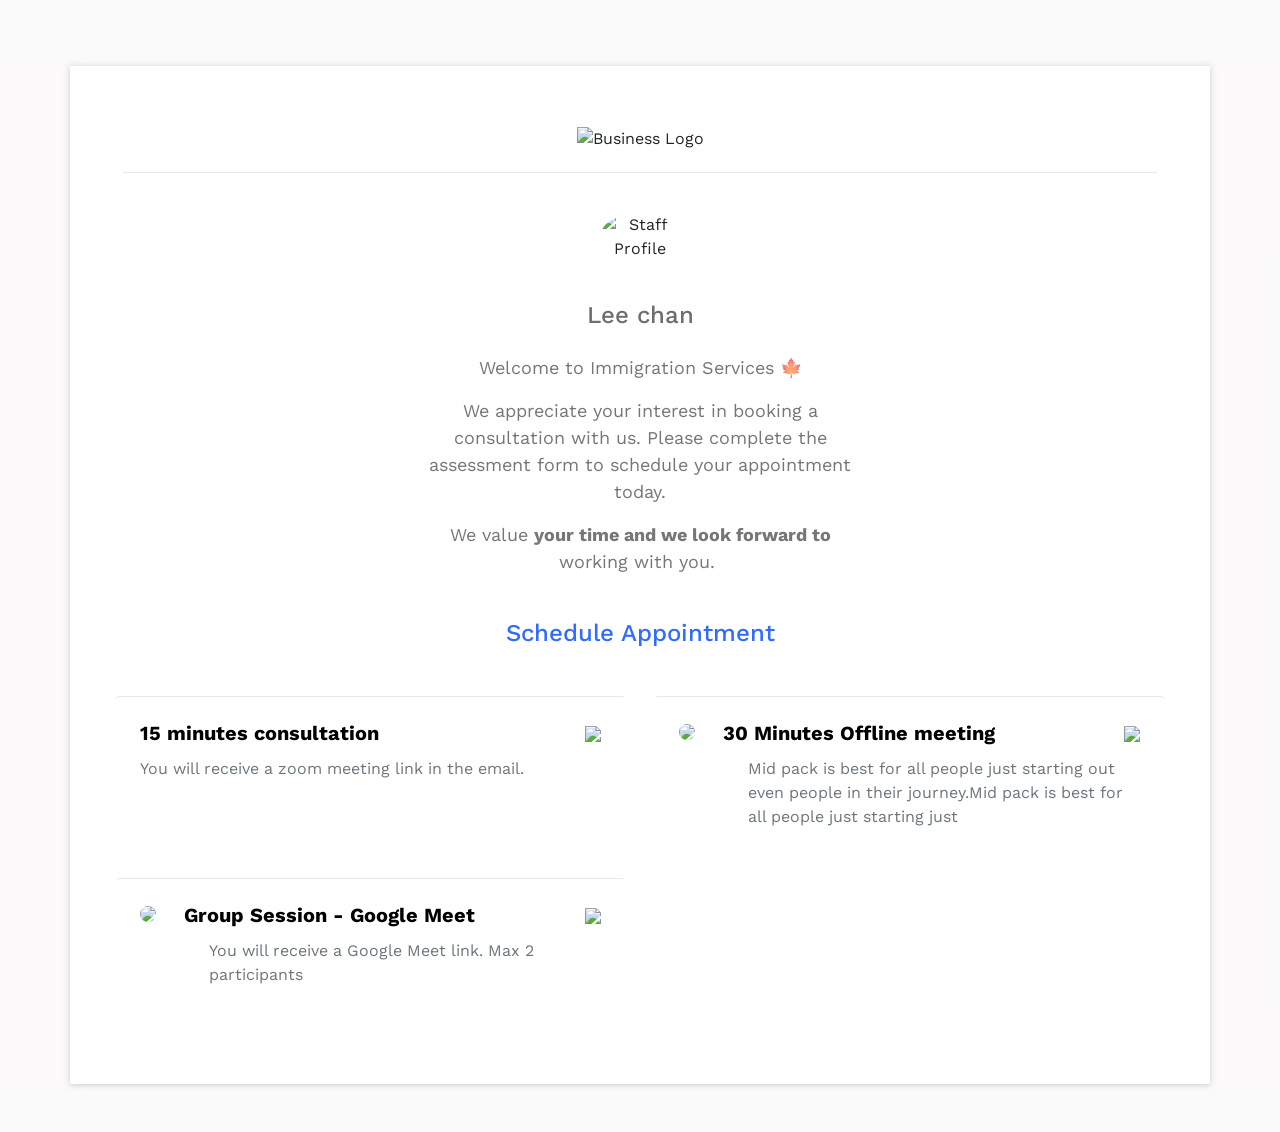
==== index.html @ 54fb14df "changed html file name to index" ====
<!-- abc -->


<!DOCTYPE html>
<html lang="en">

<head>
    <meta charset="UTF-8">
    <meta http-equiv="X-UA-Compatible" content="IE=edge">
    <meta name="viewport" content="width=device-width, initial-scale=1.0">
    <meta name="csrf-token" content="MpTyfVaV3w4hC0klUw4IJPIBdXkpbACQ18JnRjPY">


    <link rel="stylesheet" href="front_style.css">
    <link rel="icon" type="image/png" href="https://getprobooking.com/images/favicon.png" sizes="16x16" />
    <link rel="stylesheet" href='https://fonts.googleapis.com/css2?family=Work Sans:wght@300;400;500;600;700'>
    <style>
        :root {
            --brand-color: #326bff;
            --brand-font: Work Sans;
            --teamColor: #1e9b0d;
        }

        body {
            font-family: var(--brand-font) !important;
        }
    </style>





    <link href="https://fonts.googleapis.com/css2?family=Material+Icons" rel="stylesheet">
    <link rel="stylesheet" href="https://maxcdn.bootstrapcdn.com/bootstrap/4.5.2/css/bootstrap.min.css">
    <script src="https://ajax.googleapis.com/ajax/libs/jquery/3.5.1/jquery.min.js"></script>
    <script src="https://cdnjs.cloudflare.com/ajax/libs/popper.js/1.16.0/umd/popper.min.js"></script>
    <script src="https://maxcdn.bootstrapcdn.com/bootstrap/4.5.2/js/bootstrap.min.js"></script>
    <link rel="stylesheet" type="text/css" href="https://code.jquery.com/ui/1.12.1/jquery-ui.min.js">


    <script async src="https://www.googletagmanager.com/gtag/js?id=google_analytics_code"></script>



</head>

<body>
    <title>Lee chan</title>
    <meta name="csrf-token" content="w7RP3jyeV6FxgnFSZd18r1hUKyeJD6dqPgSbvuCJ">
    <meta property="og:title" content="Probooking & Martech Exclusive" />
    <meta property="og:image"
        content="https://getprobooking.com/storage/staff-profile/profile_Udit%20Arora774697763.png" />
    <style>
        /*    .disp {
        background-color: #d7cfcf;
        font-weight: 500;
        opacity: 0.7;
        border-style: solid;
        border-color: #838181;
        width: 4%;
        font-size: 1.5rem;
        border-radius: 50%;
        margin: auto;
    }*/

        @media screen and (min-width: 576px) and (max-width: 750px) {

            .container,
            .container-sm {
                max-width: 690px !important;
            }
        }

        @media screen and (min-width: 576px) {
            .row {
                padding: 0 6%;
            }
        }

        .container {
            /* border-radius: 7px !important; */
        }

        .row {
            border: none;
        }

        @media screen and (min-width: 430px) {
            .staff_desc {
                padding: 0 15%;
                /*min-width: 300px !important;*/
            }
        }

        @media screen and (min-width: 560px) {
            .staff_desc {
                padding: 0 20%;
                /*min-width: 300px !important;*/
            }
        }

        @media screen and (min-width: 990px) {
            .staff_desc {
                padding: 0 30%;
                /*min-width: 300px !important;*/
            }

            .low-margin-img {
                /* margin-bottom: 24px !important; */
            }

        }

        @media (max-width: 750px) {
            .main-page {
                margin: 0 !important;
                width: 100vw;
                padding: 0 !important;
                /* height: 100vh; */
            }

            #what-we-do {
                margin: 0 !important;
            }

            .container {
                margin: 0;
                padding: 0;
            }

        }
    </style>

    <section id="what-we-do" style="background-color:rgba(247, 244, 244, 0.438); margin-top: 5px;">
        <div class="container" style="box-shadow: 0px 0px 7px 1px #e1e2e5;background-color:white !important;">
            <div class="row pb-5 shadow-sm p-3 mb-5 bg-white rounded main-page" style="border-radius: 5px; ">
                <div class="col-lg-12 mt-3">
                    <div style="text-align:center;margin-bottom: 40px; display:flex; flex-direction: column-reverse;">
                        <img src="https://getprobooking.com/storage/staff-profile/profile_Udit%20Arora774697763.png"
                            class="m-auto" alt="Staff Profile"
                            style="width: 80px; height: auto;margin-auto; border-radius: 50%;margin-bottom: 25px; " />
                        &nbsp&nbsp&nbsp
                        <hr> <img src="https://getprobooking.com/storage/staff-logo/logo_Udit Arora2127325251.png"
                            id="business-logo" alt="Business Logo"
                            style="max-height: 80px; width: auto;max-width:260px; margin: auto; margin-bottom:5px;margin-top:5px;  max-width: 100%;" />
                        <br>

                    </div>
                    <!-- <hr> -->
                    <h4 class="team-header text-center" style="color: rgba(14, 14, 14, 0.6);">Lee chan</h4>
                    <p class="d-flex mt-sm-2" style="justify-content: center; align-items: center; text-align: center;">
                    </p>
                    <div class="staff_desc"
                        style="text-align: center;font-size: 18px !important; color: rgba(26, 26, 26, 0.6);">
                        <p>Welcome to Immigration Services 🍁</p>
                        <p>We appreciate your interest in booking a consultation with us. Please complete the assessment
                            form to schedule your appointment today.</p>
                        <p>We value <strong>your time and we look forward to</strong> working with you.&nbsp;</p>
                    </div>
                </div>
                <div class="col-lg-12 d-block mt-sm-1"> <br>
                    <h2 class="text-center text-muted  mb-sm-4 "
                        style="color: var(--brand-color) !important;font-family: var(--brand-font) !important; font-size: 1.5rem;">
                        Schedule Appointment</h2>
                    <br>
                    <div class="card-container">
                        <div class="col-sm-6 col-12 card-base">
                            <a href="https://getprobooking.com/uditarora1997/15-minutes-consultation" title="Read more"
                                name="" class="read-more">
                                <div class="card">
                                    <div class="p-3 m-2">
                                        <img style="
                                                    max-height: 17px;
                                                    max-width: 17px;
                                                    float: right;
                                                    margin-top: 5px;!important;"
                                            src="https://getprobooking.com/images/arrow.png" />

                                        <h5 class="card-title d-flex" style="font-weight: bold;"><span>15 minutes
                                                consultation</span></h5>
                                        <p
                                            style="opacity: 1;margin-top:  10px; margin-bottom: 5px;color: var(--gray); font-weight: 400;">
                                            You will receive a zoom meeting link in the email.
                                    </div>
                                </div>
                            </a>
                        </div>
                        <div class="col-sm-6 col-12 card-base">
                            <a href="https://getprobooking.com/uditarora1997/30-Minutes-Offline-meeting"
                                title="Read more" name="" class="read-more">
                                <div class="card">
                                    <div class="p-3 m-2">
                                        <img style="
                                                    max-height: 17px;
                                                    max-width: 17px;
                                                    float: right;
                                                    margin-top: 5px;!important;"
                                            src="https://getprobooking.com/images/arrow.png" />
                                        <img class="low-margin-img"
                                            src="https://getprobooking.com/storage/booking-image/profile_Lee chan503304081.png"
                                            style="max-width:30%; max-height:30%; border-radius:50%; margin-right: 6%; float: left; margin-top: 3px;  margin-bottom:0;">

                                        <h5 class="card-title d-flex" style="font-weight: bold;"><span>30 Minutes
                                                Offline meeting</span></h5>
                                        <p
                                            style="opacity: 1;margin-top:  10px; margin-bottom: 5px;color: var(--gray); font-weight: 400; padding-left: 15%;">
                                            Mid pack is best for all people just starting out even people in their
                                            journey.Mid pack is best for all people just starting just&nbsp;
                                    </div>
                                </div>
                            </a>
                        </div>
                        <div class="col-sm-6 col-12 card-base">
                            <a href="https://getprobooking.com/uditarora1997/Group-Session-%242D-Google-Meet"
                                title="Read more" name="" class="read-more">
                                <div class="card">
                                    <div class="p-3 m-2">
                                        <img style="
                                                    max-height: 17px;
                                                    max-width: 17px;
                                                    float: right;
                                                    margin-top: 5px;!important;"
                                            src="https://getprobooking.com/images/arrow.png" />
                                        <img class="low-margin-img"
                                            src="https://getprobooking.com/storage/booking-image/profile_Lee chan776134065.png"
                                            style="max-width:30%; max-height:30%; border-radius:50%; margin-right: 6%; float: left; margin-top: 3px; margin-bottom:0;" />
                                        <h5 class="card-title d-flex" style="font-weight: bold;"><span>Group Session -
                                                Google Meet</span></h5>
                                        <p
                                            style="opacity: 1;margin-top:  10px; margin-bottom: 5px;color: var(--gray); font-weight: 400; padding-left: 15%;">
                                            You will receive a Google Meet link. Max 2 participants
                                    </div>
                                </div>
                            </a>
                        </div>
                    </div>
                    <div id="myCalendar" class="vanilla-calendar"></div>
                </div>
            </div>
        </div>
    </section>
</body>

</html>
---- front_style.css ----
:root {
	--brand: #326bff;
}

@import url('https://maxcdn.bootstrapcdn.com/font-awesome/4.7.0/css/font-awesome.min.css');

section {
	/*padding: 60px 0;*/
}

section .section-title {
	text-align: center;
	color: #007b5e;
	margin-bottom: 50px;
	text-transform: uppercase;
}

html {
	background-color: rgba(247, 244, 244, 0.438);
}

#what-we-do {
	background: #ffffff;
}

hr {
	width: 96%;
}

#what-we-do .card {
	padding: 0px !important;
	border: none;
	/* margin-bottom: 1rem; */
	/* -webkit-transition: .5s all ease; */
	/* -moz-transition: .5s all ease; */
	/* transition: .5s all ease; */
	/* box-shadow: 1px 1px 10px #ccc; */
	/* border-radius: 7px; */
	border-top: 1px solid rgba(26, 26, 26, 0.1);
	/* border: 1px solid rgba(26, 26, 26, 0.1); */
	/* margin: 15px 0; */
}

#what-we-do .card:hover {
	/* -webkit-box-shadow: 0 8px 16px 0 rgba(0, 0, 0, 0.2); */
	/* -moz-box-shadow: 0 8px 16px 0 rgba(0, 0, 0, 0.2); */
	/* box-shadow: 0 8px 16px 0 rgba(0, 0, 0, 0.2); */
	background-color: rgba(26, 26, 26, 0.1);
}

#what-we-do .card .card-block {
	margin-left: 10px;
	margin-top: 30px;
	position: relative;
}

a {
	color: var(--brand);
	font-weight: 700;
	text-decoration: none;
}

#what-we-do .card .card-block a i {
	display: none;

}

#what-we-do .card:hover .card-block a i {
	display: inline-block;
	font-weight: 700;

}

h3 {
	opacity: .9;
}

.myimg {
	max-width: 80px;
	max-height: 80px;
	border-radius: 50%;
	display: inline-block;
	float: left;
}

.read-more:hover {
	text-decoration: none !important;
}

.card-title {
	color: black;
}

.card-text {
	color: black;
	text-decoration: none;
	font-weight: 400;
	margin-bottom: 10px !important;
	/*margin-left: 73px;*/
}

/* #what-we-do .card .card-block:before{
	content: url("https://www.seekpng.com/png/detail/65-653408_happy-girl-png-business-girls.png");
   
} */
/* 
#what-we-do .card .block-1:before{
    content: "\f0e7";
}
#what-we-do .card .block-2:before{
    content: "\f0eb";
}
#what-we-do .card .block-3:before{
    content: "\f00c";
}
#what-we-do .card .block-4:before{
    content: "\f209";
}
#what-we-do .card .block-5:before{
    content: "\f0a1";
}
#what-we-do .card .block-6:before{
    content: "\f218";
} */
#what-we-do .card:hover .card-block:before {
	-webkit-transform: rotate(360deg);
	transform: rotate(360deg);
	-webkit-transition: .5s all ease;
	-moz-transition: .5s all ease;
	transition: .5s all ease;
	max-width: 100px;
	max-height: 100px;
}

.m-auto {
	max-width: 100%;
}

.card-container {
	display: flex;
	flex-wrap: wrap;
	/* align-items: center; */
	align-items: stretch;
	/* grid-template-columns: 1fr 1fr; */
	/* max-width: 900px; */
}

.card {
	border-radius: 0;
	height: 100%;
	/* margin-bottom: 20px; */
}



.read-more {
	/* padding: 20px; */

}


.main-page {
	margin-top: 66px;
	margin-bottom: 30px
}

.card-base {
	margin-bottom: 20px;
	border-radius: 0;

}
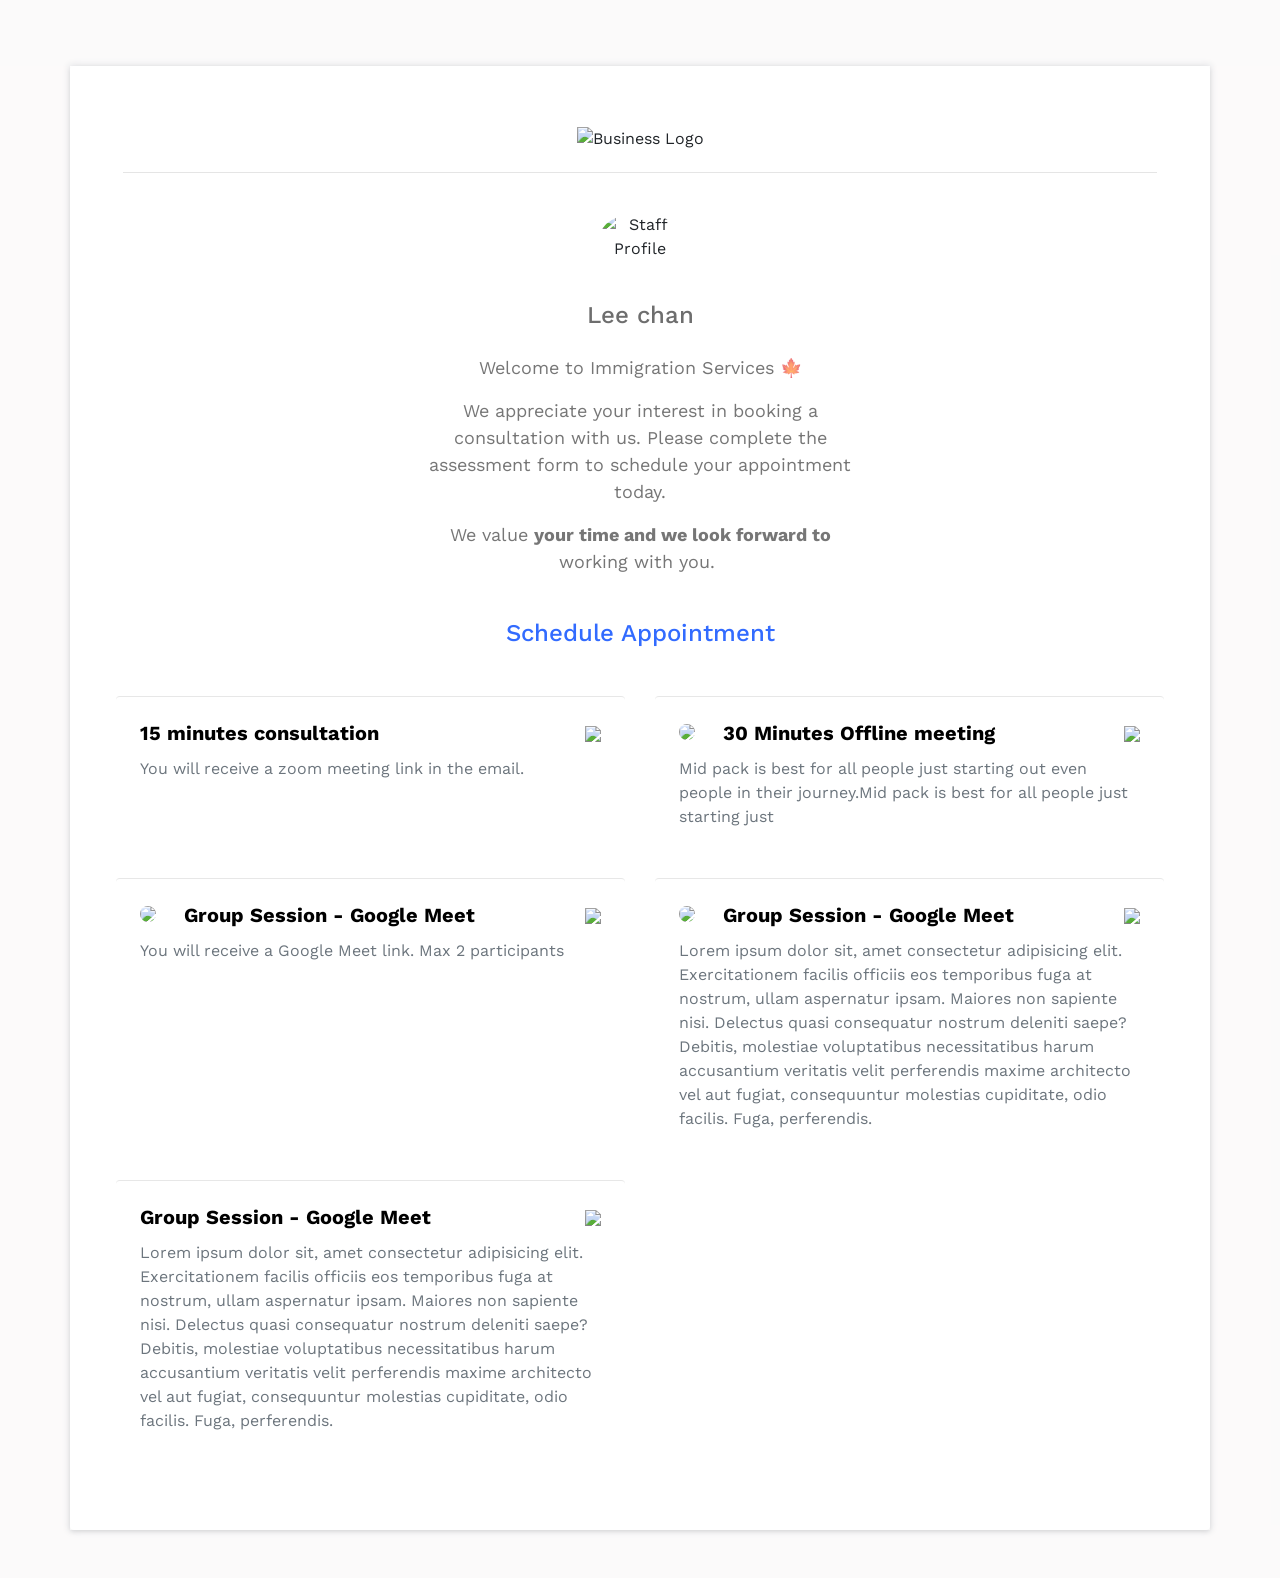
==== commit 21835cb6: "fixed image issues" ====
--- a/index.html
+++ b/index.html
@@ -198,12 +198,12 @@
                                             src="https://getprobooking.com/images/arrow.png" />
                                         <img class="low-margin-img"
                                             src="https://getprobooking.com/storage/booking-image/profile_Lee chan503304081.png"
-                                            style="max-width:30%; max-height:30%; border-radius:50%; margin-right: 6%; float: left; margin-top: 3px;  margin-bottom:0;">
+                                            style="max-width:30%; border-radius:50%; margin-right: 6%; float: left; margin-top: 3px;  margin-bottom:0;">
 
                                         <h5 class="card-title d-flex" style="font-weight: bold;"><span>30 Minutes
                                                 Offline meeting</span></h5>
                                         <p
-                                            style="opacity: 1;margin-top:  10px; margin-bottom: 5px;color: var(--gray); font-weight: 400; padding-left: 15%;">
+                                            style="opacity: 1;margin-top:  10px; margin-bottom: 5px;color: var(--gray); font-weight: 400; ">
                                             Mid pack is best for all people just starting out even people in their
                                             journey.Mid pack is best for all people just starting just&nbsp;
                                     </div>
@@ -223,12 +223,65 @@
                                             src="https://getprobooking.com/images/arrow.png" />
                                         <img class="low-margin-img"
                                             src="https://getprobooking.com/storage/booking-image/profile_Lee chan776134065.png"
-                                            style="max-width:30%; max-height:30%; border-radius:50%; margin-right: 6%; float: left; margin-top: 3px; margin-bottom:0;" />
+                                            style="max-width:30%;  border-radius:50%; margin-right: 6%; float: left; margin-top: 3px; margin-bottom:0;" />
                                         <h5 class="card-title d-flex" style="font-weight: bold;"><span>Group Session -
                                                 Google Meet</span></h5>
                                         <p
-                                            style="opacity: 1;margin-top:  10px; margin-bottom: 5px;color: var(--gray); font-weight: 400; padding-left: 15%;">
+                                            style="opacity: 1;margin-top:  10px; margin-bottom: 5px;color: var(--gray); font-weight: 400;">
                                             You will receive a Google Meet link. Max 2 participants
+                                    </div>
+                                </div>
+                            </a>
+                        </div>
+                        <div class="col-sm-6 col-12 card-base">
+                            <a href="https://getprobooking.com/uditarora1997/Group-Session-%242D-Google-Meet"
+                                title="Read more" name="" class="read-more">
+                                <div class="card">
+                                    <div class="p-3 m-2">
+                                        <img style="
+                                                    max-height: 17px;
+                                                    max-width: 17px;
+                                                    float: right;
+                                                    margin-top: 5px;!important;"
+                                            src="https://getprobooking.com/images/arrow.png" />
+                                        <img class="low-margin-img"
+                                            src="https://getprobooking.com/storage/booking-image/profile_Lee chan776134065.png"
+                                            style="max-width:30%; ; border-radius:50%; margin-right: 6%; float: left; margin-top: 3px; margin-bottom:0;">
+                                        <h5 class="card-title d-flex" style="font-weight: bold;"><span>Group Session -
+                                                Google Meet</span></h5>
+                                        <p
+                                            style="opacity: 1;margin-top:  10px; margin-bottom: 5px;color: var(--gray); font-weight: 400;">
+                                            Lorem ipsum dolor sit, amet consectetur adipisicing elit. Exercitationem
+                                            facilis officiis eos temporibus fuga at nostrum, ullam aspernatur ipsam.
+                                            Maiores non sapiente nisi. Delectus quasi consequatur nostrum deleniti
+                                            saepe? Debitis, molestiae voluptatibus necessitatibus harum accusantium
+                                            veritatis velit perferendis maxime architecto vel aut fugiat, consequuntur
+                                            molestias cupiditate, odio facilis. Fuga, perferendis.
+                                    </div>
+                                </div>
+                            </a>
+                        </div>
+                        <div class="col-sm-6 col-12 card-base">
+                            <a href="https://getprobooking.com/uditarora1997/Group-Session-%242D-Google-Meet"
+                                title="Read more" name="" class="read-more">
+                                <div class="card">
+                                    <div class="p-3 m-2">
+                                        <img style="
+                                                    max-height: 17px;
+                                                    max-width: 17px;
+                                                    float: right;
+                                                    margin-top: 5px;!important;"
+                                            src="https://getprobooking.com/images/arrow.png" />
+                                        <h5 class="card-title d-flex" style="font-weight: bold;"><span>Group Session -
+                                                Google Meet</span></h5>
+                                        <p
+                                            style="opacity: 1;margin-top:  10px; margin-bottom: 5px;color: var(--gray); font-weight: 400;">
+                                            Lorem ipsum dolor sit, amet consectetur adipisicing elit. Exercitationem
+                                            facilis officiis eos temporibus fuga at nostrum, ullam aspernatur ipsam.
+                                            Maiores non sapiente nisi. Delectus quasi consequatur nostrum deleniti
+                                            saepe? Debitis, molestiae voluptatibus necessitatibus harum accusantium
+                                            veritatis velit perferendis maxime architecto vel aut fugiat, consequuntur
+                                            molestias cupiditate, odio facilis. Fuga, perferendis.
                                     </div>
                                 </div>
                             </a>
